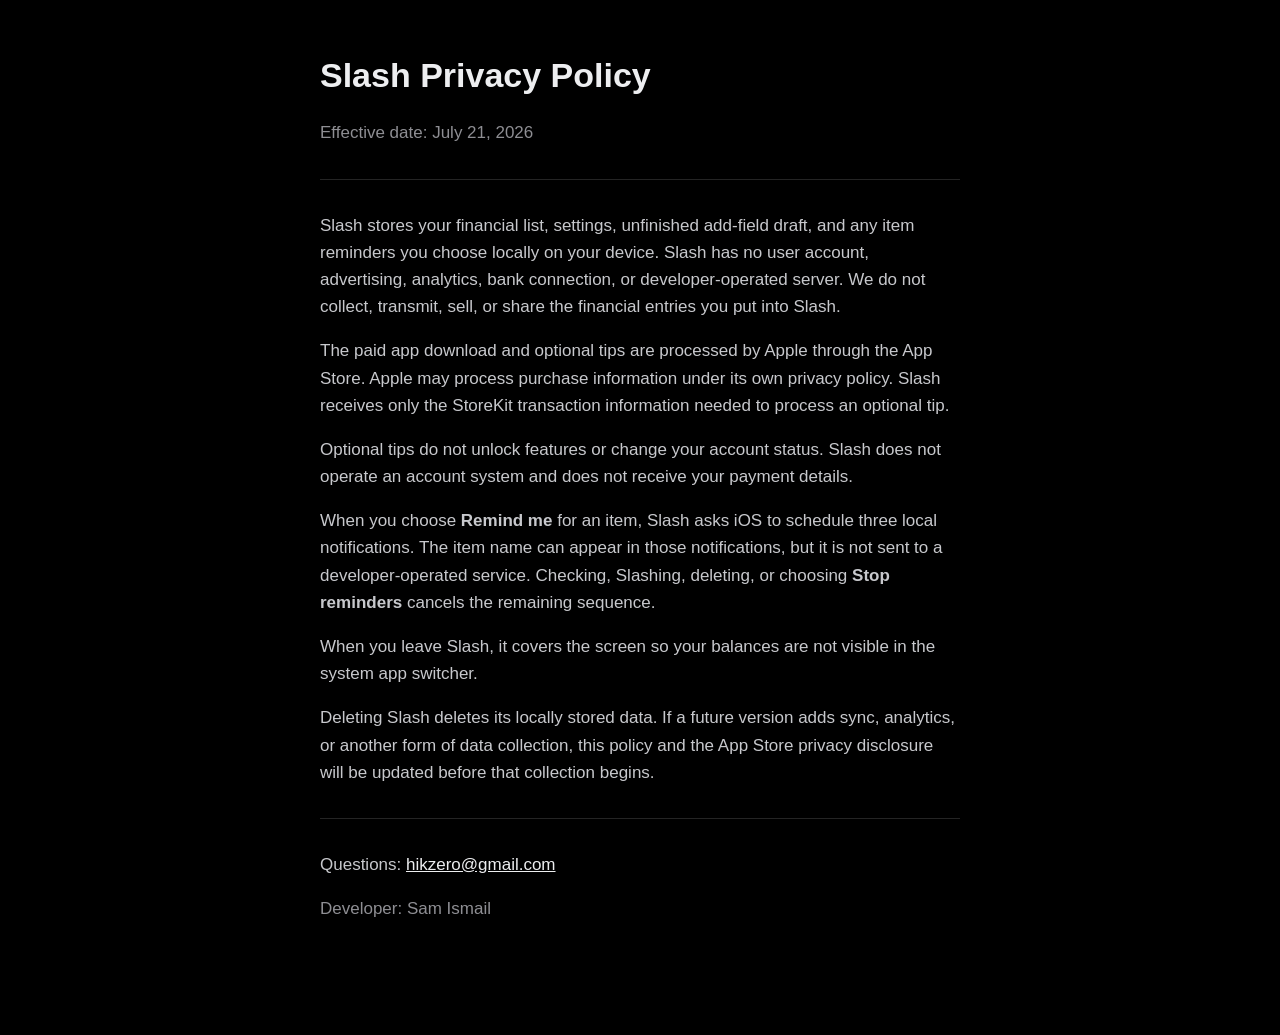
==== privacy.html @ 700c746e "Slash support and privacy pages" ====
<!DOCTYPE html>
<html lang="en">
<head>
<meta charset="utf-8">
<meta name="viewport" content="width=device-width, initial-scale=1">
<title>Slash — Privacy Policy</title>
<link rel="stylesheet" href="style.css">
</head>
<body>
<h1>Slash Privacy Policy</h1>
<p class="dim">Effective date: July 21, 2026</p>
<hr class="rule">
<p>Slash stores your financial list, settings, unfinished add-field draft, and
any item reminders you choose locally on your device. Slash has no user
account, advertising, analytics, bank connection, or developer-operated
server. We do not collect, transmit, sell, or share the financial entries you
put into Slash.</p>
<p>The paid app download and optional tips are processed by Apple through the
App Store. Apple may process purchase information under its own privacy
policy. Slash receives only the StoreKit transaction information needed to
process an optional tip.</p>
<p>Optional tips do not unlock features or change your account status. Slash
does not operate an account system and does not receive your payment
details.</p>
<p>When you choose <strong>Remind me</strong> for an item, Slash asks iOS to
schedule three local notifications. The item name can appear in those
notifications, but it is not sent to a developer-operated service. Checking,
Slashing, deleting, or choosing <strong>Stop reminders</strong> cancels the
remaining sequence.</p>
<p>When you leave Slash, it covers the screen so your balances are not
visible in the system app switcher.</p>
<p>Deleting Slash deletes its locally stored data. If a future version adds
sync, analytics, or another form of data collection, this policy and the App
Store privacy disclosure will be updated before that collection begins.</p>
<hr class="rule">
<p>Questions: <a href="mailto:hikzero@gmail.com">hikzero@gmail.com</a></p>
<p class="dim">Developer: Sam Ismail</p>
</body>
</html>
---- style.css ----
body {
  background: #000;
  color: #EDEEF0;
  font: 17px/1.6 -apple-system, BlinkMacSystemFont, "Segoe UI", sans-serif;
  max-width: 640px;
  margin: 0 auto;
  padding: 48px 24px 96px;
}
h1 { font-size: 34px; font-weight: 800; margin: 0 0 6px; }
h2 { font-size: 20px; margin-top: 36px; }
p { color: #C7C8CC; }
a { color: #EDEEF0; }
.dim { color: #8E8E93; }
.rule { border: 0; border-top: 1px solid rgba(255,255,255,0.14); margin: 32px 0; }
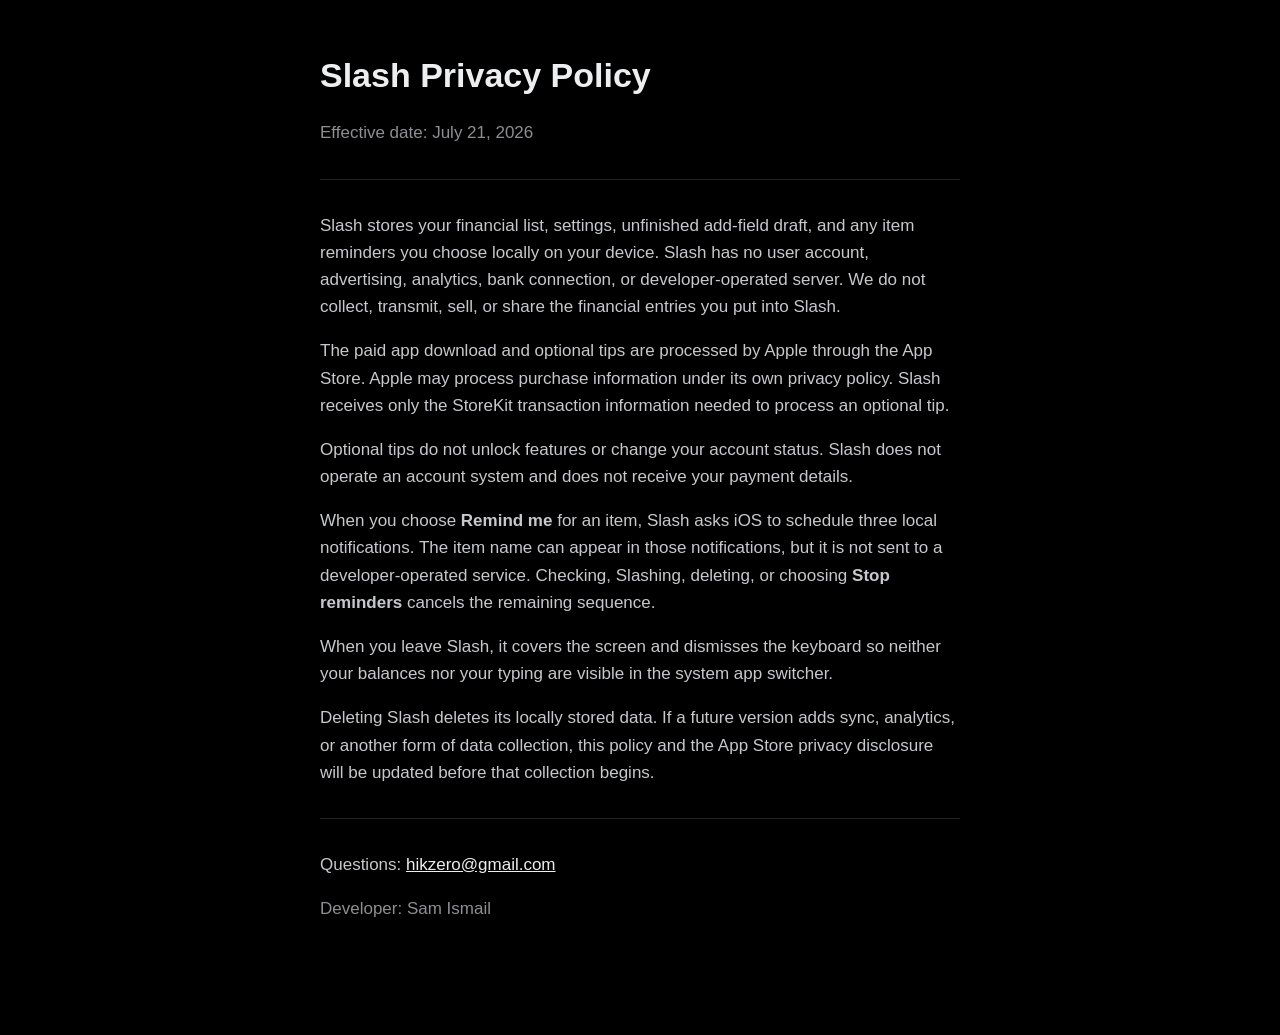
==== commit 513e63d1: "Privacy: veil also dismisses the keyboard" ====
--- a/privacy.html
+++ b/privacy.html
@@ -27,8 +27,9 @@
 notifications, but it is not sent to a developer-operated service. Checking,
 Slashing, deleting, or choosing <strong>Stop reminders</strong> cancels the
 remaining sequence.</p>
-<p>When you leave Slash, it covers the screen so your balances are not
-visible in the system app switcher.</p>
+<p>When you leave Slash, it covers the screen and dismisses the keyboard
+so neither your balances nor your typing are visible in the system app
+switcher.</p>
 <p>Deleting Slash deletes its locally stored data. If a future version adds
 sync, analytics, or another form of data collection, this policy and the App
 Store privacy disclosure will be updated before that collection begins.</p>
